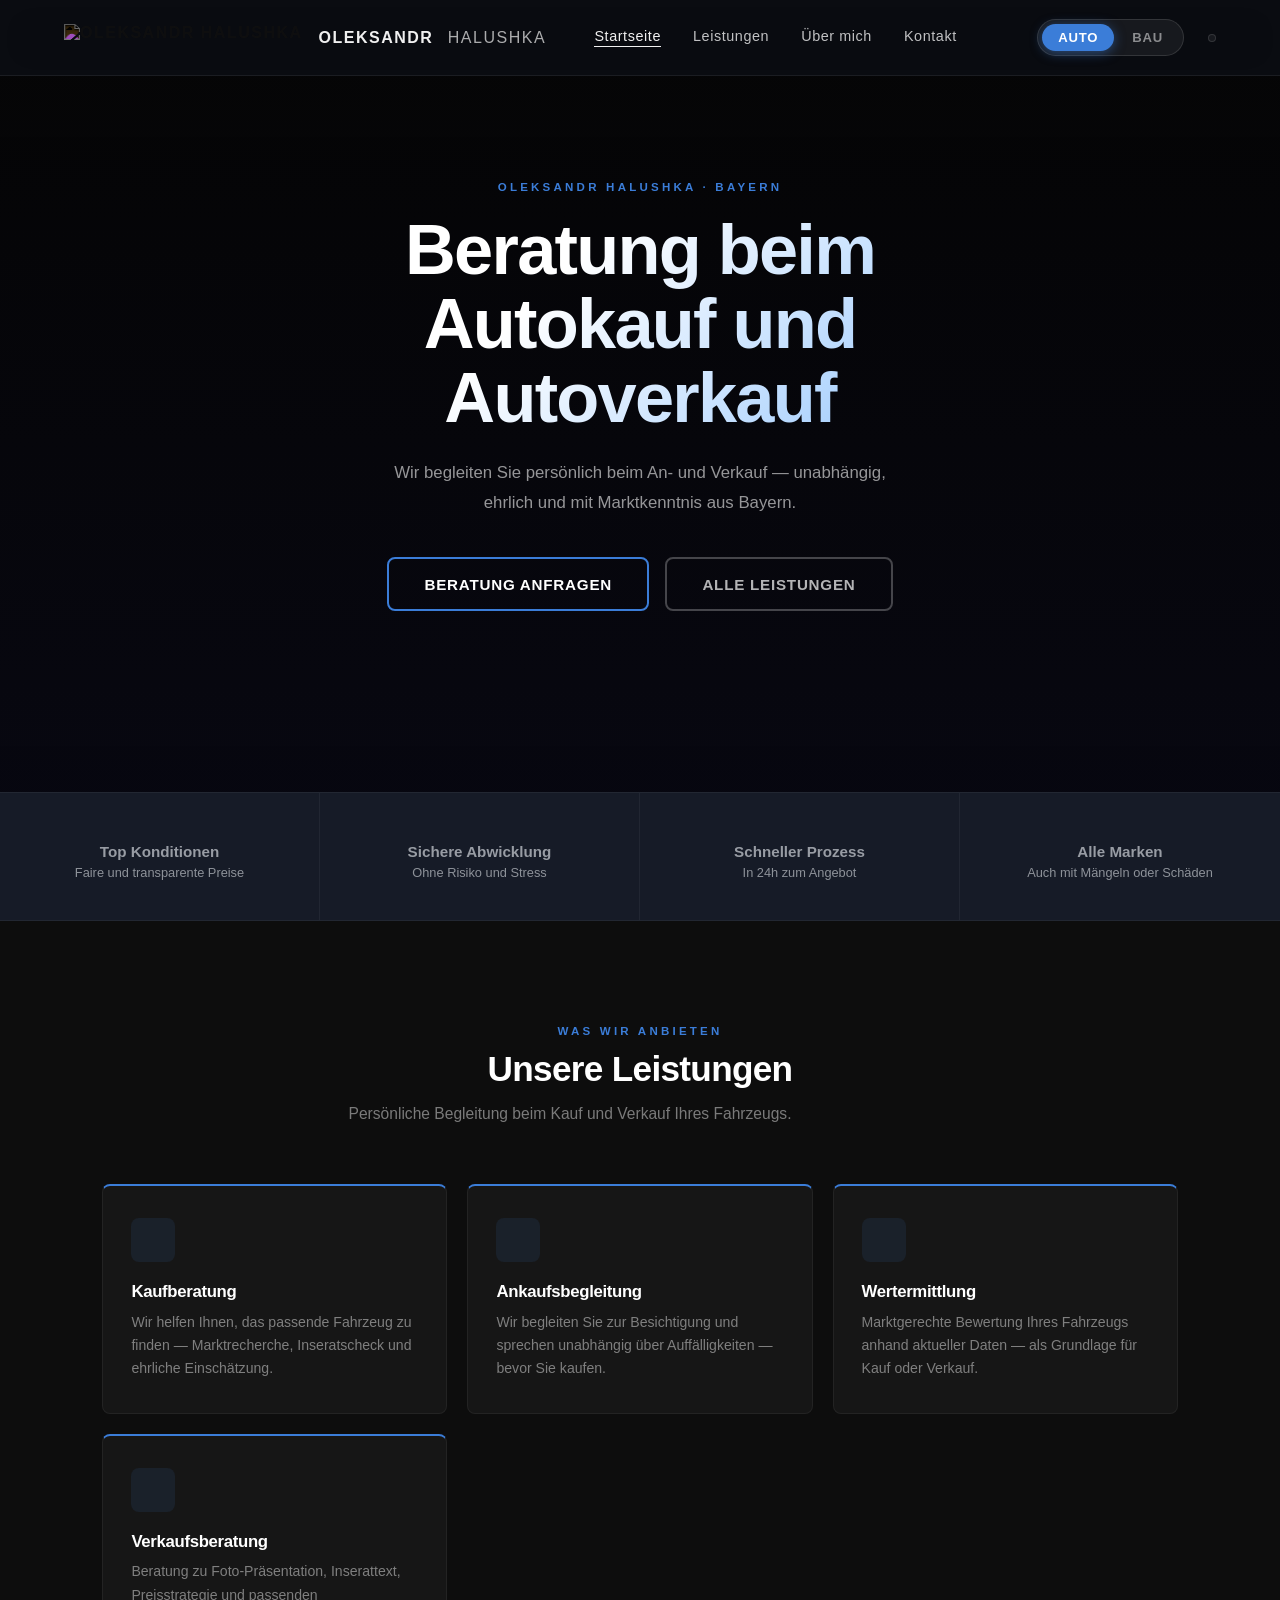
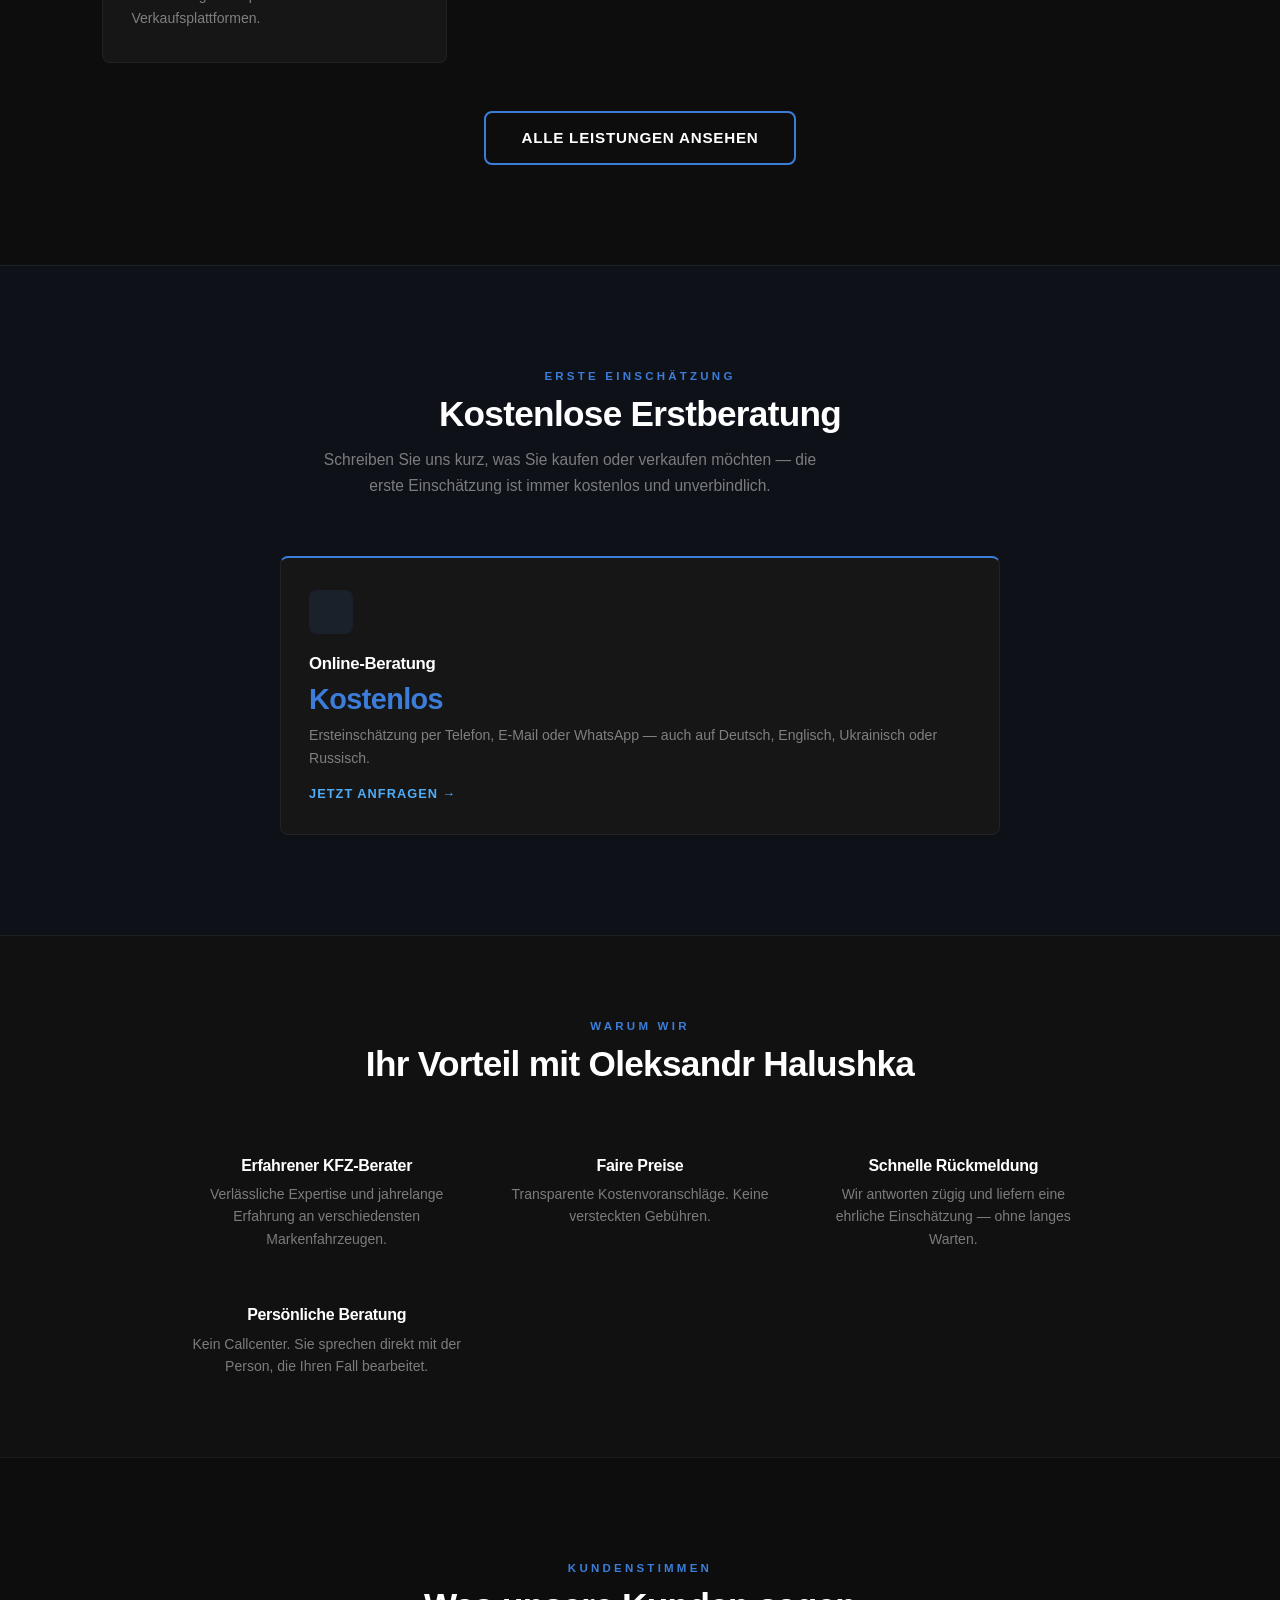
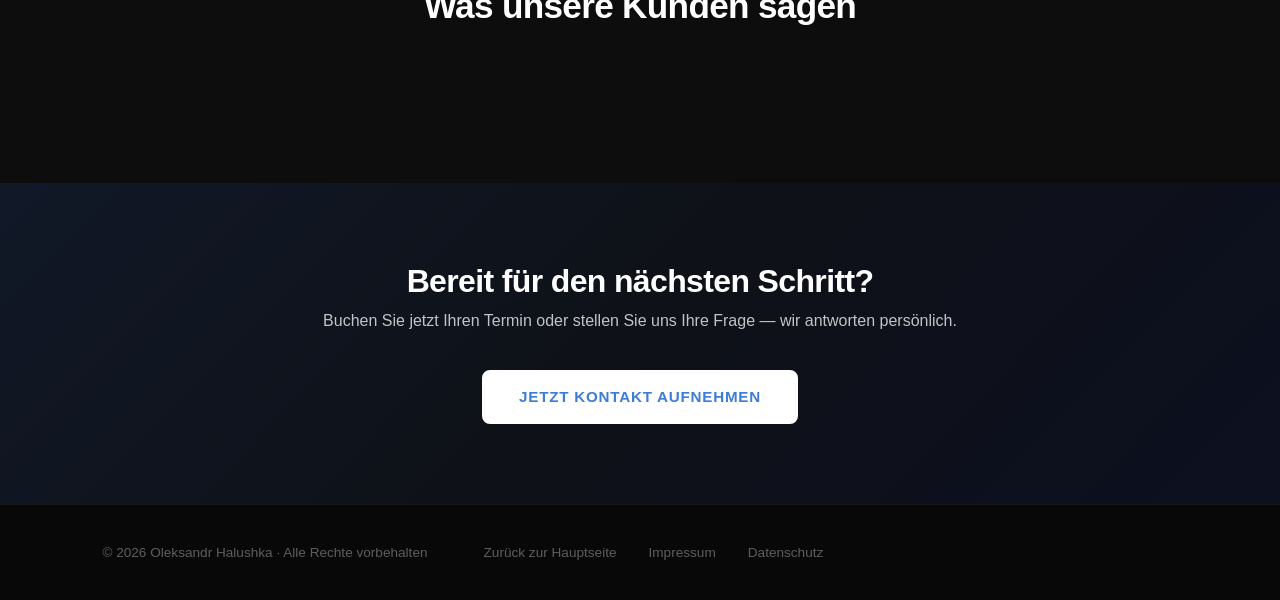
==== auto/index.html @ 509f6322 "fix: resolve mobile UX issues (lang switcher, grid overflow, button wrap, counter redesign)" ====
<!DOCTYPE html>
<html lang="de">

<head>
    <meta charset="UTF-8">
    <script>
        (function() {
            const stored = localStorage.getItem('ag-lang');
            if (stored) {
                document.documentElement.setAttribute('lang', stored);
            }
        })();
    </script>
    <meta name="viewport" content="width=device-width, initial-scale=1.0">
    <title>Beratung beim Autokauf und Autoverkauf | Oleksandr Halushka</title>
    <link rel="preload" as="image" href="../assets/auto-hero.webp">
    <meta name="description"
        content="Oleksandr Halushka in Bayern — kompetente Begleitung beim An- und Verkauf Ihres Fahrzeugs. Marktbewertung, Besichtigungsbegleitung und ehrliche Beratung.">
    <meta name="theme-color" content="#0e1117">
    <link rel="canonical" href="https://oleksandrhalushka.de/auto/">
    <!-- Open Graph -->
    <meta property="og:title" content="Fahrzeugberatung Bayern | Oleksandr Halushka">
    <meta property="og:description" content="Kompetente Begleitung beim Autokauf und Autoverkauf in Bayern. Ehrlich, persönlich, marktkundig.">
    <meta property="og:type" content="website">
    <meta property="og:url" content="https://oleksandrhalushka.de/auto/">
    <meta property="og:locale" content="de_DE">

    <link rel="stylesheet" href="../assets/lib/all.min.css"
        crossorigin="anonymous">
    <link rel="stylesheet" href="https://unpkg.com/aos@2.3.4/dist/aos.css">
    <link rel="stylesheet" href="../styles/global.css">
    <link rel="stylesheet" href="../styles/auto.css">
    <link rel="icon" href="../assets/Photopea Logo Black.webp" type="image/png">

    <style>
        body {
            background: #0d0d0d;
            color: #f0f0f0;
        }

        /* HERO */
        .hero {
            position: relative;
            height: 88vh;
            min-height: 560px;
            display: flex;
            align-items: center;
            justify-content: center;
            text-align: center;
            overflow: hidden;
        }

        .hero-bg {
            position: absolute;
            inset: 0;
            background-image: linear-gradient(rgba(0, 0, 0, 0.6), rgba(5, 5, 18, 0.7)),
                url('../assets/auto_hero.webp');
            background-size: cover;
            background-position: center;
            transform: scale(1.06);
            transition: transform 8s ease;
        }

        .hero.loaded .hero-bg {
            transform: scale(1);
        }

        .hero-content {
            position: relative;
            z-index: 10;
            max-width: 700px;
            padding: 0 24px;
        }

        .eyebrow {
            font-size: 0.72rem;
            font-weight: 600;
            letter-spacing: 0.28em;
            text-transform: uppercase;
            color: #3b7dd8;
            margin-bottom: 1.25rem;
            display: block;
        }

        .hero-content h1 {
            font-size: clamp(2.6rem, 5.5vw, 4.8rem);
            font-weight: 800;
            letter-spacing: -0.025em;
            line-height: 1.05;
            margin-bottom: 1.5rem;
            background: linear-gradient(135deg, #fff 35%, #93c5fd 100%);
            -webkit-background-clip: text;
            background-clip: text;
            -webkit-text-fill-color: transparent;
        }

        .hero-content p {
            font-size: 1.05rem;
            color: rgba(255, 255, 255, 0.58);
            line-height: 1.75;
            margin-bottom: 2.5rem;
            max-width: 520px;
            margin-left: auto;
            margin-right: auto;
        }

        .hero-ctas {
            display: flex;
            gap: 1rem;
            justify-content: center;
            flex-wrap: wrap;
        }

        /* COUNTER */
        .counter-band {
            display: flex;
            justify-content: center;
            gap: 0;
            background: #111;
            border-top: 1px solid rgba(255, 255, 255, 0.06);
            border-bottom: 1px solid rgba(255, 255, 255, 0.06);
            flex-wrap: wrap;
        }

        .counter-item {
            box-sizing: border-box;
            flex: 1;
            min-width: 140px;
            text-align: center;
            padding: 40px 24px;
            border-right: 1px solid rgba(255, 255, 255, 0.06);
        }

        .counter-item:last-child {
            border-right: none;
        }

        .counter-item .count {
            font-size: 2.6rem;
            font-weight: 800;
            color: #fff;
            display: block;
            line-height: 1;
        }

        .counter-item .label {
            font-size: 0.78rem;
            letter-spacing: 0.12em;
            text-transform: uppercase;
            color: rgba(255, 255, 255, 0.38);
            margin-top: 0.5rem;
            display: block;
        }

        /* SERVICES TEASER */
        .services-teaser {
            padding: 100px 8%;
            background: #0d0d0d;
        }

        .section-head {
            margin-bottom: 3.5rem;
        }

        .section-head .eyebrow {
            display: inline-block;
            margin-bottom: 0.75rem;
        }

        .section-head h2 {
            font-size: 2.2rem;
            font-weight: 700;
            letter-spacing: -0.02em;
            color: #fff;
            margin-bottom: 0.75rem;
        }

        .section-head p {
            font-size: 0.975rem;
            color: rgba(255, 255, 255, 0.45);
            max-width: 500px;
            line-height: 1.7;
        }

        .services-grid {
            display: grid;
            grid-template-columns: repeat(auto-fit, minmax(260px, 1fr));
            gap: 1.25rem;
            max-width: 1200px;
            margin: 0 auto 3rem;
        }

        .service-card {
            background: #161616;
            border: 1px solid rgba(255, 255, 255, 0.06);
            border-top: 2px solid #3b7dd8;
            padding: 2rem 1.75rem;
            border-radius: 8px;
            transition: transform 0.3s ease, box-shadow 0.3s ease;
        }

        .service-card:hover {
            transform: translateY(-6px);
            box-shadow: 0 16px 40px rgba(0, 0, 0, 0.45), 0 0 0 1px rgba(59, 125, 216, 0.2);
        }

        .service-card .icon {
            width: 44px;
            height: 44px;
            border-radius: 8px;
            background: rgba(59, 125, 216, 0.1);
            display: flex;
            align-items: center;
            justify-content: center;
            margin-bottom: 1.25rem;
            color: #3b7dd8;
            font-size: 1.1rem;
        }

        .service-card h3 {
            font-size: 1.05rem;
            font-weight: 700;
            color: #fff;
            margin-bottom: 0.6rem;
        }

        .service-card p {
            font-size: 0.88rem;
            color: rgba(255, 255, 255, 0.45);
            line-height: 1.65;
        }

        .all-services-cta {
            text-align: center;
        }

        /* WHY US */
        .why-section {
            padding: 80px 8%;
            background: #111;
            border-top: 1px solid rgba(255, 255, 255, 0.06);
        }

        .why-grid {
            display: grid;
            grid-template-columns: repeat(auto-fit, minmax(200px, 1fr));
            gap: 2.5rem;
            max-width: 900px;
            margin: 3rem auto 0;
        }

        .why-item {
            text-align: center;
        }

        .why-item i {
            font-size: 1.8rem;
            color: #3b7dd8;
            margin-bottom: 1rem;
            display: block;
        }

        .why-item h4 {
            font-size: 1rem;
            font-weight: 700;
            color: #fff;
            margin-bottom: 0.5rem;
        }

        .why-item p {
            font-size: 0.875rem;
            color: rgba(255, 255, 255, 0.45);
            line-height: 1.6;
        }

        /* TESTIMONIALS */
        .testimonials-section {
            padding: 100px 8%;
            background: #0d0d0d;
            border-top: 1px solid rgba(255, 255, 255, 0.06);
        }

        .testimonials-grid {
            display: grid;
            grid-template-columns: repeat(auto-fit, minmax(250px, 1fr));
            gap: 1.5rem;
            max-width: 1000px;
            margin: 3rem auto 0;
        }

        .testimonial-card {
            background: #161616;
            border: 1px solid rgba(255, 255, 255, 0.06);
            border-radius: 10px;
            padding: 2rem;
        }

        .stars {
            color: #f59e0b;
            font-size: 1rem;
            margin-bottom: 1rem;
        }

        .testimonial-card blockquote {
            font-size: 0.925rem;
            color: rgba(255, 255, 255, 0.6);
            line-height: 1.7;
            margin-bottom: 1.25rem;
            font-style: italic;
        }

        .testimonial-card .author {
            font-size: 0.85rem;
            color: rgba(255, 255, 255, 0.35);
            font-weight: 600;
        }

        /* CTA BAND */
        .cta-band {
            padding: 80px 8%;
            background: linear-gradient(135deg, #111827 0%, #0e1117 50%, #0c1020 100%);
            text-align: center;
        }

        .cta-band h2 {
            font-size: 2rem;
            font-weight: 800;
            color: #fff;
            margin-bottom: 0.75rem;
        }

        .cta-band p {
            color: rgba(255, 255, 255, 0.75);
            margin-bottom: 2.5rem;
        }

        .cta-band .btn {
            background: #fff;
            color: var(--color-auto-primary, #3b7dd8);
            border-color: #fff;
            font-weight: 700;
        }

        .cta-band .btn:hover {
            background: #f1f1f1;
        }

        /* FOOTER */
        .site-footer {
            background: #080808;
            border-top: 1px solid rgba(255, 255, 255, 0.06);
            color: rgba(255, 255, 255, 0.35);
        }

        .site-footer .footer-links a {
            color: rgba(255, 255, 255, 0.35);
        }

        .site-footer .footer-links a:hover {
            color: #fff;
        }

        @media (max-width: 768px) {
            .hero-ctas {
                flex-direction: column;
                align-items: center;
            }

            .services-teaser,
            .why-section,
            .testimonials-section {
                padding: 60px 24px;
            }
        }
    </style>
</head>

<body>

    <!-- Header -->
    <header class="global-header" id="mainHeader">
        <div class="logo">
            <a href="../index.html"><img src="../assets/Photopea Logo Black.webp" alt="Oleksandr Halushka"
                    class="logo-icon">OLEKSANDR<span>HALUSHKA</span></a>
        </div>
        <nav class="header-nav" id="headerNav">
            <a href="index.html" class="active" data-i18n="nav-start">Startseite</a>
            <a href="leistungen.html" data-i18n="nav-services">Leistungen</a>
            <a href="uber-uns.html" data-i18n="nav-about">Über mich</a>
            <a href="kontakt.html" data-i18n="nav-contact">Kontakt</a>
        </nav>
        <div class="header-controls">
            <div class="theme-switcher" id="themeSwitcher">
                <button class="switch-btn active">Auto</button>
                <button class="switch-btn" onclick="location.href='../bau/index.html'">Bau</button>
            </div>
            <div id="langSwitcher"></div>
            <button class="burger-menu" id="burgerToggle">
                <span></span>
                <span></span>
                <span></span>
            </button>
        </div>
    </header>

    <!-- Hero -->
    <section class="hero" id="hero">
        <div class="hero-bg"></div>
        <div class="hero-content">
            <span class="eyebrow" data-i18n="auto-hero-eyebrow">Oleksandr Halushka · Bayern</span>
            <h1 data-i18n="auto-hero-title">Beratung beim Autokauf und Autoverkauf</h1>
            <p data-i18n="auto-hero-desc">Wir begleiten Sie persönlich beim An- und Verkauf — unabhängig, ehrlich
                und mit Marktkenntnis aus Bayern.</p>
            <div class="hero-ctas">
                <a href="kontakt.html" class="btn btn-primary-auto" data-i18n="auto-hero-cta-primary">Beratung
                    anfragen</a>
                <a href="leistungen.html" class="btn btn-secondary-auto" data-i18n="auto-hero-cta-secondary">Alle
                    Leistungen</a>
            </div>
        </div>
    </section>

    
    <!-- Counter Band -->
    <div class="counter-band" style="background: #161b27; border-top: 1px solid rgba(255,255,255,0.05); border-bottom: 1px solid rgba(255,255,255,0.05); display: grid; grid-template-columns: repeat(auto-fit, minmax(200px, 1fr)); gap: 0;">
        <div class="counter-item" data-aos="fade-up" data-aos-delay="0" style="text-align: center; padding: 40px 24px; border-right: 1px solid rgba(255,255,255,0.05);">
            <span class="count" style="font-size: 2.2rem; color: #3b7dd8; display: block; margin-bottom: 10px;"><i class="fas fa-euro-sign"></i></span>
            <span class="label" style="font-size: 0.95rem; font-weight: 700; color: #f0f4f8; text-transform: none; display: block; letter-spacing: 0;">Top Konditionen</span>
            <p style="font-size: 0.8rem; color: rgba(240,244,248,0.55); margin-top: 5px;">Faire und transparente Preise</p>
        </div>
        <div class="counter-item" data-aos="fade-up" data-aos-delay="80" style="text-align: center; padding: 40px 24px; border-right: 1px solid rgba(255,255,255,0.05);">
            <span class="count" style="font-size: 2.2rem; color: #3b7dd8; display: block; margin-bottom: 10px;"><i class="fas fa-file-signature"></i></span>
            <span class="label" style="font-size: 0.95rem; font-weight: 700; color: #f0f4f8; text-transform: none; display: block; letter-spacing: 0;">Sichere Abwicklung</span>
            <p style="font-size: 0.8rem; color: rgba(240,244,248,0.55); margin-top: 5px;">Ohne Risiko und Stress</p>
        </div>
        <div class="counter-item" data-aos="fade-up" data-aos-delay="160" style="text-align: center; padding: 40px 24px; border-right: 1px solid rgba(255,255,255,0.05);">
            <span class="count" style="font-size: 2.2rem; color: #3b7dd8; display: block; margin-bottom: 10px;"><i class="fas fa-bolt"></i></span>
            <span class="label" style="font-size: 0.95rem; font-weight: 700; color: #f0f4f8; text-transform: none; display: block; letter-spacing: 0;">Schneller Prozess</span>
            <p style="font-size: 0.8rem; color: rgba(240,244,248,0.55); margin-top: 5px;">In 24h zum Angebot</p>
        </div>
        <div class="counter-item" data-aos="fade-up" data-aos-delay="240" style="text-align: center; padding: 40px 24px;">
            <span class="count" style="font-size: 2.2rem; color: #3b7dd8; display: block; margin-bottom: 10px;"><i class="fas fa-car"></i></span>
            <span class="label" style="font-size: 0.95rem; font-weight: 700; color: #f0f4f8; text-transform: none; display: block; letter-spacing: 0;">Alle Marken</span>
            <p style="font-size: 0.8rem; color: rgba(240,244,248,0.55); margin-top: 5px;">Auch mit Mängeln oder Schäden</p>
        </div>
    </div>

    <!-- Services Teaser -->
    <section class="services-teaser">
        <div class="section-head" data-aos="fade-up">
            <span class="eyebrow" data-i18n="auto-services-eyebrow">Was wir anbieten</span>
            <h2 data-i18n="auto-services-title">Unsere Leistungen</h2>
            <p data-i18n="auto-services-desc">Persönliche Begleitung beim Kauf und Verkauf Ihres Fahrzeugs.</p>
        </div>
        <div class="services-grid">
            <div class="service-card" data-aos="fade-up" data-aos-delay="0">
                <div class="icon"><i class="fas fa-search"></i></div>
                <h3 data-i18n="auto-svc1-title">Kaufberatung</h3>
                <p data-i18n="auto-svc1-desc">Wir helfen Ihnen, das passende Fahrzeug zu finden — Marktrecherche, Inseratscheck und ehrliche Einschätzung.</p>
            </div>
            <div class="service-card" data-aos="fade-up" data-aos-delay="80">
                <div class="icon"><i class="fas fa-user-friends"></i></div>
                <h3 data-i18n="auto-svc2-title">Ankaufsbegleitung</h3>
                <p data-i18n="auto-svc2-desc">Wir begleiten Sie zur Besichtigung und sprechen unabhängig über Auffälligkeiten — bevor Sie kaufen.</p>
            </div>
            <div class="service-card" data-aos="fade-up" data-aos-delay="160">
                <div class="icon"><i class="fas fa-euro-sign"></i></div>
                <h3 data-i18n="auto-svc3-title">Wertermittlung</h3>
                <p data-i18n="auto-svc3-desc">Marktgerechte Bewertung Ihres Fahrzeugs anhand aktueller Daten — als Grundlage für Kauf oder Verkauf.</p>
            </div>
            <div class="service-card" data-aos="fade-up" data-aos-delay="240">
                <div class="icon"><i class="fas fa-bullhorn"></i></div>
                <h3 data-i18n="auto-svc4-title">Verkaufsberatung</h3>
                <p data-i18n="auto-svc4-desc">Beratung zu Foto-Präsentation, Inserattext, Preisstrategie und passenden Verkaufsplattformen.</p>
            </div>
        </div>
        <div class="all-services-cta" data-aos="fade-up">
            <a href="leistungen.html" class="btn btn-primary-auto" data-i18n="auto-svc-all-cta">Alle Leistungen ansehen</a>
        </div>
    </section>

    <!-- Free Consultation Highlight -->
    <section class="packages-section"
        style="padding: 100px 8%; background: var(--color-auto-bg); border-top: 1px solid var(--color-auto-surface-border);">
        <div class="section-head" style="text-align:center;" data-aos="fade-up">
            <span class="eyebrow" data-i18n="auto-pricing-eyebrow">Erste Einschätzung</span>
            <h2 data-i18n="auto-pricing-title">Kostenlose Erstberatung</h2>
            <p data-i18n="auto-pricing-desc">Schreiben Sie uns kurz, was Sie kaufen oder verkaufen möchten — die erste Einschätzung ist immer
                kostenlos und unverbindlich.</p>
        </div>
        <div class="services-grid" style="max-width: 720px; margin: 0 auto;">
            <a href="kontakt.html" style="text-decoration:none; color: inherit; display:block;">
                <div class="service-card" data-aos="fade-up" style="cursor:pointer;">
                    <div class="icon"><i class="fas fa-headset"></i></div>
                    <h3 data-i18n="auto-pricing-card-title">Online-Beratung</h3>
                    <h4 style="font-size: 1.8rem; font-weight: 800; color: #3b7dd8; margin: 0.5rem 0;" data-i18n="auto-pricing-card-price">Kostenlos</h4>
                    <p data-i18n="auto-pricing-card-desc">Ersteinschätzung per Telefon, E-Mail oder WhatsApp — auch auf Deutsch, Englisch,
                        Ukrainisch oder Russisch.</p>
                    <span
                        style="display:inline-block; margin-top:1rem; font-size:0.8rem; font-weight:600; color:var(--color-auto-accent); letter-spacing:0.08em; text-transform:uppercase;"
                        data-i18n="auto-pricing-card-cta">Jetzt anfragen →</span>
                </div>
            </a>
        </div>
    </section>

    <!-- Why Oleksandr Halushka -->
    <section class="why-section">
        <div class="section-head" style="text-align:center;" data-aos="fade-up">
            <span class="eyebrow" data-i18n="auto-why-eyebrow">Warum wir</span>
            <h2 data-i18n="auto-why-title">Ihr Vorteil mit Oleksandr Halushka</h2>
        </div>
        <div class="why-grid">
            <div class="why-item" data-aos="fade-up" data-aos-delay="0">
                <i class="fas fa-shield-alt"></i>
                <h4 data-i18n="auto-why1-title">Erfahrener KFZ-Berater</h4>
                <p data-i18n="auto-why1-desc">Verlässliche Expertise und jahrelange Erfahrung an verschiedensten Markenfahrzeugen.</p>
            </div>
            <div class="why-item" data-aos="fade-up" data-aos-delay="80">
                <i class="fas fa-euro-sign"></i>
                <h4 data-i18n="auto-why2-title">Faire Preise</h4>
                <p data-i18n="auto-why2-desc">Transparente Kostenvoranschläge. Keine versteckten Gebühren.</p>
            </div>
            <div class="why-item" data-aos="fade-up" data-aos-delay="160">
                <i class="fas fa-clock"></i>
                <h4 data-i18n="auto-why3-title">Schnelle Rückmeldung</h4>
                <p data-i18n="auto-why3-desc">Wir antworten zügig und liefern eine ehrliche Einschätzung — ohne langes Warten.</p>
            </div>
            <div class="why-item" data-aos="fade-up" data-aos-delay="240">
                <i class="fas fa-comments"></i>
                <h4 data-i18n="auto-why4-title">Persönliche Beratung</h4>
                <p data-i18n="auto-why4-desc">Kein Callcenter. Sie sprechen direkt mit der Person, die Ihren Fall bearbeitet.</p>
            </div>
        </div>
    </section>

    <!-- Testimonials -->
    <section class="testimonials-section">
        <div class="section-head" style="text-align:center;" data-aos="fade-up">
            <span class="eyebrow" data-i18n="auto-testi-eyebrow">Kundenstimmen</span>
            <h2 data-i18n="auto-testi-title">Was unsere Kunden sagen</h2>
        </div>
        <div class="testimonials-grid" id="testimonial-slider-auto" data-aos="fade-up">
            <!-- Populated by JS -->
        </div>
    </section>

    <!-- CTA Band -->
    <section class="cta-band" data-aos="fade-in">
        <h2 data-i18n="auto-cta-title">Bereit für den nächsten Schritt?</h2>
        <p data-i18n="auto-cta-desc">Buchen Sie jetzt Ihren Termin oder stellen Sie uns Ihre Frage — wir antworten persönlich.</p>
        <a href="kontakt.html" class="btn" data-i18n="auto-cta-btn">Jetzt Kontakt aufnehmen</a>
    </section>

    <!-- Footer -->
    <footer class="site-footer section" style="padding: 40px 8%;">
        <div style="display:flex; justify-content:space-between; align-items:center; flex-wrap: wrap; gap: 1.5rem;">
            <p style="margin:0;">&copy; 2026 Oleksandr Halushka &middot; <span data-i18n="footer-copy">Alle Rechte
                    vorbehalten</span></p>
            <div style="display: flex; align-items: center; gap: 2rem; flex-wrap: wrap;">
                <div class="social-links" style="display:flex; gap: 1rem; align-items: center;">
                    <a href="https://www.instagram.com/oleksandrhalushka.auto/" target="_blank" rel="noopener"
                        aria-label="Instagram"
                        style="color: rgba(255,255,255,0.4); font-size: 1.3rem; transition: color 0.2s;"
                        onmouseover="this.style.color='#E1306C'" onmouseout="this.style.color='rgba(255,255,255,0.4)'">
                        <i class="fab fa-instagram"></i>
                    </a>
                </div>
                <div class="footer-links">
                    <a href="../index.html">Zurück zur Hauptseite</a>
                    <a href="../legal/impressum.html" data-i18n="footer-impressum">Impressum</a>
                    <a href="../legal/datenschutz.html" data-i18n="footer-datenschutz">Datenschutz</a>
                </div>
            </div>
        </div>
    </footer>

    <script src="https://unpkg.com/aos@2.3.4/dist/aos.js"></script>
    <script src="../js/i18n.js"></script>
    <script src="../js/components/smart-header.js"></script>
    <script src="../js/components/testimonial-slider.js"></script>
    <script src="../js/components/modal.js"></script>
    <script>
        AOS.init({ duration: 700, easing: 'ease-out-quart', once: true, offset: 60, delay: 0 });
        setTimeout(() => document.getElementById('hero')?.classList.add('loaded'), 80);
    </script>

    <script>
    // Smooth page-exit transition
    (function() {
        document.addEventListener('click', function(e) {
            var a = e.target.closest('a[href]');
            if (!a) return;
            var href = a.getAttribute('href');
            if (!href || href.startsWith('#') || href.startsWith('javascript') ||
                href.startsWith('http') || href.startsWith('mailto') ||
                href.startsWith('tel') || a.target === '_blank') return;
            e.preventDefault();
            document.body.style.transition = 'opacity 0.12s ease';
            document.body.style.opacity = '0';
            setTimeout(function() { location.href = href; }, 120);
        });
    })();
    </script>
</body>

</html>
---- styles/global.css ----
/* ==========================================================================
   Global Design System — AlexGroup
   Unified tokens, resets, header, and shared components
   ========================================================================== */

@import url('../assets/fonts/fonts.css');

:root {
  /* Typography — V4 */
  --font-heading: 'Space Grotesk', -apple-system, BlinkMacSystemFont, 'Segoe UI', sans-serif;
  --font-family-base: 'DM Sans', -apple-system, BlinkMacSystemFont, 'Segoe UI', sans-serif;
  --font-size-base: 16px;

  /* ---- V4 Auto Theme: Midnight Steel + Ice Blue Metallic ---- */
  --color-auto-bg: #0e1117;
  /* Midnight Steel — less harsh than coal black */
  --color-auto-surface: #161b27;
  /* Elevated card surface */
  --color-auto-surface-border: rgba(255, 255, 255, 0.07);
  --color-auto-primary: #3b7dd8;
  /* Steel Blue — premium, not too vivid */
  --color-auto-primary-hover: #2d68bf;
  --color-auto-primary-glow: rgba(59, 125, 216, 0.22);
  --color-auto-accent: #4facf7;
  /* Ice Blue metallic — eyebrows, highlights (replaces red) */
  --color-auto-secondary: #7bb8f5;
  /* Light steel secondary */
  --color-auto-text: #f0f4f8;
  /* Slightly warm off-white */
  --color-auto-text-muted: rgba(240, 244, 248, 0.55);

  /* ---- V4 Bau Theme: Amber & Soft Gray (unchanged) ---- */
  --color-bau-bg: #f8fafc;
  --color-bau-surface: #ffffff;
  --color-bau-surface-border: #e2e8f0;
  --color-bau-primary: #d97706;
  --color-bau-primary-hover: #b45309;
  --color-bau-secondary: #f59e0b;
  --color-bau-text: #0f172a;
  --color-bau-text-muted: #64748b;

  /* ---- Unified Button System ---- */
  --btn-radius: 8px;
  --btn-padding: 0.9rem 2.2rem;
  --btn-font-size: 0.95rem;
  --btn-font-weight: 600;
  --btn-letter-spacing: 0.05em;
  --btn-transition: all 0.3s cubic-bezier(0.25, 1, 0.5, 1);

  /* Shared Colors for Global Overlays */
  --color-glass-bg: rgba(14, 17, 23, 0.7);
  --color-glass-border: rgba(255, 255, 255, 0.07);
  --color-glass-text: #f0f4f8;

  /* Transitions */
  --transition-smooth: all 0.5s cubic-bezier(0.25, 1, 0.5, 1);
  --transition-fast: all 0.22s ease;

  /* Z-Index */
  --z-header: 1000;
  --z-overlay: 500;

  /* Spacing */
  --section-padding: 100px 8%;
  --section-padding-mobile: 60px 24px;
}

/* ==========================================================================
   Reset & Base
   ========================================================================== */
*,
*::before,
*::after {
  box-sizing: border-box;
  margin: 0;
  padding: 0;
}

html {
  font-size: var(--font-size-base);
  scroll-behavior: smooth;
}

body {
  font-family: var(--font-family-base);
  -webkit-font-smoothing: antialiased;
  -moz-osx-font-smoothing: grayscale;
  overflow-x: hidden;
}

h1,
h2,
h3,
h4,
h5,
h6 {
  font-family: var(--font-heading);
  line-height: 1.15;
  letter-spacing: -0.02em;
}

a {
  text-decoration: none;
  color: inherit;
  transition: var(--transition-fast);
}

ul {
  list-style: none;
}

img {
  max-width: 100%;
  display: block;
}

/* ==========================================================================
   Glassmorphism Header
   ========================================================================== */
.global-header {
  position: fixed;
  top: 0;
  left: 0;
  width: 100%;
  height: 76px;
  display: flex;
  justify-content: space-between;
  align-items: center;
  padding: 0 5%;
  z-index: var(--z-header);
  background: var(--color-glass-bg);
  backdrop-filter: blur(18px);
  -webkit-backdrop-filter: blur(18px);
  border-bottom: 1px solid var(--color-glass-border);
  /* Start hidden — JS adds .header-loaded to animate in */
  transform: translateY(-24px);
  opacity: 0;
  transition: transform 0.7s cubic-bezier(0.16, 1, 0.3, 1), opacity 0.7s ease, background 0.4s ease, box-shadow 0.4s ease;
}

.global-header.header-loaded {
  transform: translateY(0);
  opacity: 1;
}

.global-header.header-hidden {
  transform: translateY(-100%) !important;
  opacity: 0 !important;
  pointer-events: none !important;
  box-shadow: none !important;
}

.global-header.scrolled {
  background: rgba(10, 12, 18, 0.95);
  box-shadow: 0 1px 0 rgba(255, 255, 255, 0.05);
}

.global-header .logo {
  font-family: var(--font-heading);
  font-size: 1rem;
  font-weight: 700;
  letter-spacing: 1.5px;
  color: var(--color-white);
  text-transform: uppercase;
  /* white-space: nowrap; removed to allow wrapping on mobile */
}

.global-header .logo a {
  display: inline-flex;
  align-items: center;
  gap: 8px;
}

.global-header .logo span {
  font-weight: 400;
  opacity: 0.7;
  margin-left: 0.4em;
}

/* Burger Menu Toggle */
.burger-menu {
  display: none;
  /* Desktop hidden */
  flex-direction: column;
  justify-content: space-around;
  width: 24px;
  height: 18px;
  background: transparent;
  border: none;
  cursor: pointer;
  padding: 0;
  z-index: 1001;
  margin-left: 10px;
}

.burger-menu span {
  width: 100%;
  height: 2px;
  background: #fff;
  border-radius: 10px;
  transition: all 0.3s cubic-bezier(0.2, 0.8, 0.2, 1);
}

.burger-menu.active span:nth-child(1) {
  transform: translateY(6.5px) rotate(45deg);
}

.burger-menu.active span:nth-child(2) {
  opacity: 0;
}

.burger-menu.active span:nth-child(3) {
  transform: translateY(-6.5px) rotate(-45deg);
}

/* Logo icon (AG monogram) beside wordmark */
.logo-icon {
  height: 28px;
  width: auto;
  display: inline-block;
  vertical-align: middle;
  margin-right: 8px;
  filter: invert(1);
  /* white icon on dark Auto header */
  opacity: 0.95;
  transition: opacity 0.2s;
}

/* Bau theme: dark icon on light header */
.logo-icon-bau {
  filter: invert(0);
}

/* Header Controls (Switcher & Lang) */
.header-controls {
  display: flex;
  align-items: center;
  gap: 1.5rem;
}

/* Sub Navigation Links (on internal pages) */
.header-nav {
  display: flex;
  gap: 2rem;
  margin: 0 2rem;
}

.header-nav a {
  color: rgba(255, 255, 255, 0.75);
  font-size: 0.9rem;
  font-weight: 500;
  letter-spacing: 0.04em;
  padding-bottom: 2px;
  border-bottom: 1px solid transparent;
}

.header-nav a:hover,
.header-nav a.active {
  color: var(--color-white);
  border-bottom-color: currentColor;
}

/* ==========================================================================
   Theme Switcher — V5: Proper button targets only, no whole-div click
   ========================================================================== */
.theme-switcher {
  display: flex;
  align-items: center;
  background: rgba(255, 255, 255, 0.06);
  border: 1px solid rgba(255, 255, 255, 0.12);
  border-radius: 30px;
  padding: 4px;
  position: relative;
  gap: 2px;
  cursor: default;
  user-select: none;
}

.theme-switcher .switch-btn {
  position: relative;
  z-index: 2;
  padding: 6px 16px;
  font-size: 0.82rem;
  font-weight: 600;
  letter-spacing: 0.06em;
  text-transform: uppercase;
  border-radius: 22px;
  border: none;
  cursor: pointer;
  transition: all 0.3s cubic-bezier(0.25, 1, 0.5, 1);
  background: transparent;
  color: rgba(255, 255, 255, 0.5);
  font-family: var(--font-heading, 'Space Grotesk', sans-serif);
}

.theme-switcher .switch-btn.active {
  background: #3b7dd8;
  color: #fff;
  box-shadow: 0 2px 12px rgba(59, 125, 216, 0.5);
}

/* Bau pill active override — amber pill */
.theme-switcher.is-bau .switch-btn.active {
  background: #f59e0b;
  color: #111;
  box-shadow: 0 2px 12px rgba(245, 158, 11, 0.45);
}


/* ==========================================================================
   Unified Button System
   ========================================================================== */

/* Base button — both themes override color variables */
.btn {
  white-space: normal;
  text-align: center;
  height: auto;
  line-height: 1.4;
  display: inline-flex;
  align-items: center;
  gap: 0.5rem;
  padding: var(--btn-padding);
  border-radius: var(--btn-radius);
  font-size: var(--btn-font-size);
  font-weight: var(--btn-font-weight);
  letter-spacing: var(--btn-letter-spacing);
  text-transform: uppercase;
  cursor: pointer;
  transition: var(--btn-transition);
  border: 2px solid transparent;
  /* white-space: nowrap; removed to allow wrapping on mobile */
}

/* Primary — filled */
.btn-primary-auto {
  background: transparent;
  color: #fff;
  border-color: #3b7dd8;
}

.btn-primary-auto:hover {
  background: #3b7dd8;
  box-shadow: 0 0 20px rgba(59, 125, 216, 0.4);
}

.btn-primary-bau {
  background: #f59e0b;
  color: #fff;
  border-color: #f59e0b;
}

.btn-primary-bau:hover {
  background: #d97706;
  border-color: #d97706;
  box-shadow: 0 4px 20px rgba(245, 158, 11, 0.4);
  transform: translateY(-2px);
}

/* Secondary — outline */
.btn-secondary-auto {
  background: transparent;
  color: rgba(255, 255, 255, 0.7);
  border-color: rgba(255, 255, 255, 0.25);
}

.btn-secondary-auto:hover {
  color: #fff;
  border-color: #fff;
}

.btn-secondary-bau {
  background: transparent;
  color: #0f172a;
  border-color: #0f172a;
}

.btn-secondary-bau:hover {
  background: #0f172a;
  color: #fff;
}

/* ==========================================================================
   Shared Sections
   ========================================================================== */

.section {
  padding: var(--section-padding);
}

.section-title {
  font-size: 2.2rem;
  font-weight: 700;
  letter-spacing: -0.02em;
  margin-bottom: 1rem;
}

.section-subtitle {
  font-size: 1rem;
  opacity: 0.6;
  max-width: 540px;
  line-height: 1.7;
  margin-bottom: 3rem;
}

/* Counter Strip */
.counter-strip {
  display: flex;
  justify-content: center;
  gap: 5rem;
  flex-wrap: wrap;
  padding: 60px 5%;
  text-align: center;
}

.counter-item .count {
  font-size: 3rem;
  font-weight: 800;
  display: block;
}

.counter-item .label {
  font-size: 0.9rem;
  letter-spacing: 0.08em;
  text-transform: uppercase;
  opacity: 0.6;
  margin-top: 0.25rem;
  display: block;
}

/* Services Grid */
.services-grid {
  display: grid;
  grid-template-columns: repeat(auto-fit, minmax(280px, 1fr));
  gap: 1.5rem;
  max-width: 1200px;
  margin: 0 auto;
}

/* Two-column layout */
.two-col {
  display: grid;
  grid-template-columns: 1fr 1fr;
  gap: 5rem;
  align-items: center;
  max-width: 1200px;
  margin: 0 auto;
}

/* Footer */
.site-footer {
  padding: 40px 5%;
  display: flex;
  justify-content: space-between;
  align-items: center;
  flex-wrap: wrap;
  gap: 1rem;
  font-size: 0.85rem;
}

.footer-links {
  display: flex;
  gap: 2rem;
}

/* ==========================================================================
   Language Switcher
   ========================================================================== */
#langSwitcher {
  display: flex;
  gap: 2px;
  background: rgba(255, 255, 255, 0.06);
  border: 1px solid rgba(255, 255, 255, 0.12);
  border-radius: 6px;
  padding: 3px;
}

.lang-btn {
  background: transparent;
  border: none;
  color: rgba(255, 255, 255, 0.5);
  font-family: var(--font-family-base);
  font-size: 0.78rem;
  font-weight: 600;
  letter-spacing: 0.06em;
  padding: 5px 10px;
  border-radius: 4px;
  cursor: pointer;
  transition: var(--transition-fast);
}

.lang-btn:hover {
  color: #fff;
  background: rgba(255, 255, 255, 0.1);
}

.lang-btn.active {
  background: rgba(255, 255, 255, 0.18);
  color: #fff;
}

/* Auto-hide header modifier — used only on splash page */
.global-header.splash-header {
  opacity: 0;
  pointer-events: none;
  transform: translateY(-8px);
  transition: opacity 0.4s ease, transform 0.4s ease;
}

.global-header.splash-header.visible {
  opacity: 1;
  pointer-events: all;
  transform: translateY(0);
}



/* ==========================================================================
   Responsive — V6: Full Device Coverage (320px → 4K)
   Breakpoints:
     320–479px  : Small phones (iPhone SE, Galaxy S mini)
     480–767px  : Large phones (iPhone 14, Galaxy S23)
     768–1023px : Tablets (iPad, Surface)
     1024–1239px: Small laptops (MacBook Air 13", 1080p HD)
     1240–1439px: Laptops (MacBook Pro 14", 1440p)
     1440px+    : Wide screens, 4K monitors
   ========================================================================== */

/* ── Ultra Wide / 4K ─────────────────────────────────────── */
@media (min-width: 1440px) {
  :root {
    --section-padding: 130px 12%;
  }
}

/* ── Laptop / Desktop ────────────────────────────────────── */
@media (max-width: 1240px) {
  :root {
    --section-padding: 80px 6%;
  }

  .two-col {
    grid-template-columns: 1fr;
    gap: 3rem;
  }
}

/* ── Small Laptop / Large Tablet Landscape ───────────────── */
@media (max-width: 1024px) {
  :root {
    --section-padding: 72px 5%;
  }

  .counter-strip {
    gap: 2.5rem;
  }

  .two-col {
    grid-template-columns: 1fr;
    gap: 2.5rem;
  }

  .services-grid {
    grid-template-columns: repeat(2, 1fr) !important;
  }

  .why-grid {
    grid-template-columns: repeat(3, 1fr) !important;
  }
}

/* ── Tablet Portrait (768px) ─────────────────────────────── */
@media (max-width: 768px) {
  :root {
    --section-padding: 64px 5%;
    --section-padding-mobile: 50px 20px;
  }

  /* === HEADER: Switch to burger mode === */
  .global-header {
    height: 64px;
    padding: 0 20px;
  }

  /* Mobile fullscreen navigation overlay */
  .header-nav {
    position: fixed;
    inset: 0;
    width: 100%;
    height: 100%;
    background: rgba(8, 10, 18, 0.97);
    backdrop-filter: blur(28px);
    -webkit-backdrop-filter: blur(28px);
    display: flex;
    flex-direction: column;
    align-items: center;
    justify-content: center;
    gap: 2.5rem;
    z-index: 1000;
    transform: translateX(100%);
    opacity: 0;
    transition: transform 0.55s cubic-bezier(0.16, 1, 0.3, 1),
      opacity 0.55s ease;
    pointer-events: none;
  }

  .header-nav.active {
    transform: translateX(0);
    opacity: 1;
    pointer-events: auto;
  }

  .header-nav a {
    font-size: 2rem;
    font-weight: 700;
    color: #fff !important;
    text-decoration: none;
    letter-spacing: 0.02em;
    transition: opacity 0.2s ease, transform 0.2s ease;
    padding: 0.5rem 1rem;
    /* bigger tap target */
  }

  .header-nav a:hover,
  .header-nav a.active {
    opacity: 0.7;
  }

  .header-nav a:active {
    transform: scale(0.97);
  }

  /* Lang switcher inside mobile nav (V-05 fix) */
  .header-nav #langSwitcher-mobile {
    display: flex;
    gap: 4px;
    background: rgba(255, 255, 255, 0.08);
    border: 1px solid rgba(255, 255, 255, 0.15);
    border-radius: 8px;
    padding: 6px;
    margin-top: 1rem;
  }

  .header-nav .lang-btn {
    padding: 8px 16px;
    font-size: 0.9rem;
    border-radius: 6px;
    color: rgba(255, 255, 255, 0.6);
  }

  .header-nav .lang-btn.active {
    background: rgba(255, 255, 255, 0.2);
    color: #fff;
  }

  /* Show burger icon */
  .burger-menu {
    display: flex;
  }

  .burger-menu span {
    background: #fff;
  }

  .header-controls {
    gap: 0.75rem;
  }

  .theme-switcher .switch-btn {
    padding: 5px 12px;
    font-size: 0.75rem;
  }

  /* === LAYOUT === */
  .section {
    padding: var(--section-padding-mobile);
  }

  .section-title {
    font-size: 1.7rem;
  }

  .services-grid {
    grid-template-columns: repeat(2, 1fr) !important;
    gap: 1.25rem;
  }

  .why-grid {
    grid-template-columns: repeat(2, 1fr) !important;
    gap: 2rem;
  }

  /* Counter */
  .counter-strip {
    flex-wrap: wrap;
    gap: 1rem;
    padding: 30px 20px;
  }

  .counter-item .count {
    font-size: 2rem;
  }

  /* Footer */
  .site-footer {
    flex-direction: column;
    text-align: center;
    gap: 1.25rem;
  }

  .footer-links {
    justify-content: center;
    flex-wrap: wrap;
    gap: 1rem;
  }

  /* Forms */
  .form-row {
    flex-direction: column;
    gap: 0;
  }

  .contact-layout {
    grid-template-columns: 1fr !important;
  }
}

/* ── Mobile (481–767px) ──────────────────────────────────── */
@media (max-width: 480px) {
  :root {
    --section-padding: 56px 4%;
    --section-padding-mobile: 44px 16px;
    --btn-padding: 0.85rem 1.6rem;
    --btn-font-size: 0.9rem;
  }

  /* Header */
  .global-header {
    height: 56px;
    padding: 0 16px;
  }

  .global-header .logo {
    font-size: 1.05rem;
    letter-spacing: 1.5px;
  }

  .theme-switcher .switch-btn {
    padding: 4px 10px;
    font-size: 0.7rem;
  }

  #langSwitcher {
    display: none;
    /* hidden in header on small phones — available inside mobile menu */
  }

  /* Typography */
  h1 {
    font-size: clamp(1.85rem, 9vw, 2.8rem);
  }

  h2 {
    font-size: clamp(1.5rem, 7vw, 2.2rem);
  }

  h3 {
    font-size: 1.15rem;
  }

  .section-title {
    font-size: 1.5rem;
  }

  /* Hero */
  .hero {
    min-height: 100svh;
  }

  .hero-ctas {
    flex-direction: column;
    gap: 0.75rem;
    align-items: center;
  }

  .hero-ctas .btn {
  white-space: normal;
  text-align: center;
  height: auto;
  line-height: 1.4;
    width: 100%;
    max-width: 320px;
    justify-content: center;
  }

  /* Counter */
  .counter-band,
  .counter-strip {
    flex-direction: column;
    gap: 0;
  }

  .counter-item {
    border-right: none !important;
    border-bottom: 1px solid rgba(255, 255, 255, 0.06);
    padding: 20px 24px;
    min-width: 100%;
  }

  /* Grids */
  .services-grid {
    grid-template-columns: 1fr !important;
  }

  .why-grid {
    grid-template-columns: repeat(2, 1fr) !important;
    gap: 1.25rem;
  }

  .why-item p {
    font-size: 0.82rem;
  }

  /* Contact */
  .contact-layout {
    grid-template-columns: 1fr !important;
    gap: 2rem;
  }

  .contact-form-card {
    padding: 1.5rem 1rem !important;
  }

  .contact-info iframe {
    height: 180px !important;
  }

  /* Testimonials */
  .ts-wrapper {
    padding: 0 10px !important;
  }

  .ts-card {
    padding: 2rem 1.25rem !important;
  }

  .ts-text {
    font-size: 0.9rem !important;
  }

  /* Footer */
  .site-footer {
    padding: 28px 16px !important;
    font-size: 0.85rem;
  }

  /* Pricing cards */
  .packages-section .services-grid {
    grid-template-columns: 1fr 1fr;
    gap: 1rem;
  }

  /* CTA band */
  .cta-band h2 {
    font-size: 1.5rem;
  }

  .cta-band p {
    font-size: 0.9rem;
  }
}

/* ── Small phones (up to 360px) ──────────────────────────── */
@media (max-width: 360px) {
  :root {
    --btn-padding: 0.75rem 1.25rem;
  }

  .global-header {
    height: 52px;
    padding: 0 12px;
  }

  .global-header .logo {
    font-size: 0.95rem;
    letter-spacing: 1px;
  }

  /* Single column everything on tiny screens */
  .packages-section .services-grid {
    grid-template-columns: 1fr;
  }

  .why-grid {
    grid-template-columns: 1fr !important;
  }

  /* Burger icon slightly smaller */
  .burger-menu {
    width: 21px;
    height: 15px;
  }

  /* Menu nav links smaller */
  .header-nav a {
    font-size: 1.65rem;
  }
}

/* ── Touch devices: guaranteed tap targets ───────────────── */
@media (hover: none) and (pointer: coarse) {
  .btn {
  white-space: normal;
  text-align: center;
  height: auto;
  line-height: 1.4;
    min-height: 48px;
  }

  .switch-btn {
    min-height: 40px;
  }

  .burger-menu {
    /* Invisible padding to increase tap area without changing visuals */
    padding: 12px 10px;
    margin: -12px -10px;
  }

  .contact-method a {
    min-height: 44px;
    display: flex;
    align-items: center;
  }

  .header-nav a {
    min-height: 56px;
    display: flex;
    align-items: center;
    justify-content: center;
  }
}

/* Laptops */
@media (max-width: 1240px) {
  :root {
    --section-padding: 80px 6%;
  }

  .two-col {
    grid-template-columns: 1fr;
    gap: 3rem;
  }
}

/* Tablet portrait / small laptop */
@media (max-width: 1024px) {
  .counter-strip {
    gap: 3rem;
  }

  .two-col {
    grid-template-columns: 1fr;
    gap: 2.5rem;
  }
}

/* Tablet */
@media (max-width: 768px) {
  :root {
    --section-padding: 70px 5%;
    --section-padding-mobile: 50px 20px;
  }

  .global-header {
    height: 64px;
    padding: 0 18px;
  }

  /* Hide nav links, show hamburger placeholder */
  .header-nav {
    position: fixed;
    top: 0;
    right: 0;
    width: 100%;
    height: 100vh;
    background: rgba(10, 12, 18, 0.98);
    backdrop-filter: blur(25px);
    -webkit-backdrop-filter: blur(25px);
    display: flex;
    flex-direction: column;
    align-items: center;
    justify-content: center;
    gap: 2.5rem;
    z-index: 1000;
    transform: translateX(100%);
    transition: transform 0.6s cubic-bezier(0.16, 1, 0.3, 1);
    opacity: 0;
  }

  .header-nav.active {
    transform: translateX(0);
    opacity: 1;
    display: flex;
  }

  .header-nav a {
    font-size: 1.8rem;
    font-weight: 700;
    color: #fff !important;
    text-decoration: none;
    transition: transform 0.3s ease;
  }

  .header-nav a:active {
    transform: scale(0.95);
  }

  .burger-menu {
    display: flex;
  }

  /* Make sure burger is visible on both themes */
  .burger-menu span {
    background: #fff;
  }

  .header-controls {
    gap: 0.75rem;
  }

  .theme-switcher .switch-btn {
    padding: 5px 11px;
    font-size: 0.75rem;
  }

  .section {
    padding: var(--section-padding-mobile);
  }

  .section-title {
    font-size: 1.7rem;
  }

  .counter-strip {
    flex-wrap: wrap;
    gap: 1rem;
    padding: 30px 16px;
  }

  .counter-item .count {
    font-size: 2rem;
  }

  .site-footer {
    flex-direction: column;
    text-align: center;
    gap: 1.25rem;
  }

  .footer-links {
    justify-content: center;
    flex-wrap: wrap;
    gap: 1rem;
  }

  /* Form layouts */
  .form-row {
    flex-direction: column;
    gap: 0;
  }

  /* Contact layout */
  .contact-layout {
    grid-template-columns: 1fr !important;
  }

  /* Services grid — auto collapse to 1 col on mobile */
  .services-grid {
    grid-template-columns: 1fr !important;
  }

  /* Why grid */
  .why-grid {
    grid-template-columns: repeat(2, 1fr) !important;
    gap: 2rem;
  }
}

/* Phone */
@media (max-width: 480px) {
  :root {
    --section-padding: 60px 4%;
    --section-padding-mobile: 48px 16px;
    --btn-padding: 0.85rem 1.6rem;
    --btn-font-size: 0.9rem;
  }

  .global-header {
    height: 58px;
    padding: 0 14px;
  }

  .global-header .logo {
    font-size: 1.1rem;
    letter-spacing: 1.5px;
  }

  .theme-switcher .switch-btn {
    padding: 4px 9px;
    font-size: 0.7rem;
  }

  #langSwitcher {
    display: none;
    /* hide lang on small phones to save space */
  }

  h1 {
    font-size: clamp(1.8rem, 8vw, 2.8rem);
  }

  h2 {
    font-size: clamp(1.4rem, 6vw, 2.2rem);
  }

  h3 {
    font-size: 1.15rem;
  }

  .section-title {
    font-size: 1.5rem;
  }

  /* Hero full-screen on phone */
  .hero {
    min-height: 100svh;
  }

  .hero-ctas {
    flex-direction: column;
    gap: 0.75rem;
    align-items: center;
  }

  .hero-ctas .btn {
  white-space: normal;
  text-align: center;
  height: auto;
  line-height: 1.4;
    width: 100%;
    max-width: 320px;
    justify-content: center;
  }

  .counter-band,
  .counter-strip {
    flex-direction: column;
    gap: 0;
  }

  .counter-item {
    border-right: none !important;
    border-bottom: 1px solid rgba(255, 255, 255, 0.06);
    padding: 22px 24px;
    min-width: 100%;
  }

  /* Services — single col */
  .services-grid {
    grid-template-columns: 1fr !important;
  }

  /* Why grid — 2 col on phone */
  .why-grid {
    grid-template-columns: repeat(2, 1fr) !important;
    gap: 1.5rem;
  }

  .why-item p {
    font-size: 0.82rem;
  }

  /* Contact form */
  .contact-layout {
    grid-template-columns: 1fr !important;
    gap: 2rem;
  }

  .contact-form-card {
    padding: 1.5rem 1rem !important;
  }

  /* Testimonials */
  .ts-wrapper {
    padding: 0 10px !important;
  }

  .ts-card {
    padding: 2rem 1.25rem !important;
  }

  .ts-text {
    font-size: 0.9rem !important;
  }

  /* Footer */
  .site-footer {
    padding: 28px 16px !important;
    font-size: 0.85rem;
  }

  /* Pricing cards — make sure all same height */
  .packages-section .services-grid {
    grid-template-columns: 1fr 1fr;
    gap: 1rem;
  }

  /* CTA band */
  .cta-band h2 {
    font-size: 1.5rem;
  }

  .cta-band p {
    font-size: 0.9rem;
  }

  /* Maps iframe on mobile */
  .contact-info iframe {
    height: 180px !important;
  }
}

/* Very small phones */
@media (max-width: 360px) {
  :root {
    --btn-padding: 0.75rem 1.25rem;
  }

  .packages-section .services-grid {
    grid-template-columns: 1fr;
  }

  .why-grid {
    grid-template-columns: 1fr !important;
  }
}

/* Touch: tap target minimum sizes */
@media (hover: none) and (pointer: coarse) {
  .btn {
  white-space: normal;
  text-align: center;
  height: auto;
  line-height: 1.4;
    min-height: 48px;
  }

  .switch-btn {
    min-height: 40px;
  }

  .contact-method a {
    min-height: 44px;
    display: flex;
    align-items: center;
  }
}

/* ==========================================================================
   Modals (Interactive Modals) - Global
   ========================================================================== */
.ag-modal-overlay {
  position: fixed;
  inset: 0;
  z-index: 9999;
  background: rgba(5, 8, 15, 0.85);
  backdrop-filter: blur(12px);
  -webkit-backdrop-filter: blur(12px);
  display: flex;
  align-items: center;
  justify-content: center;
  padding: 20px;
  opacity: 0;
  pointer-events: none;
  visibility: hidden;
  transition: opacity 0.35s ease, visibility 0.35s ease;
}

.ag-modal-overlay.active {
  opacity: 1;
  pointer-events: auto;
  visibility: visible;
}

/* ── Default (Light, Bau) ── */
.ag-modal-content {
  background: #ffffff;
  width: 100%;
  max-width: 560px;
  border-radius: 16px;
  padding: 44px 36px;
  position: relative;
  box-shadow: 0 32px 80px rgba(0, 0, 0, 0.25);
  transform: translateY(40px) scale(0.92);
  opacity: 0;
  transition: transform 0.5s cubic-bezier(0.34, 1.56, 0.64, 1), opacity 0.35s ease;
}

.ag-modal-overlay.active .ag-modal-content {
  transform: translateY(0) scale(1);
  opacity: 1;
}

/* Closing animation — triggered by JS adding .closing class */
.ag-modal-overlay.closing .ag-modal-content {
  transform: translateY(20px) scale(0.95);
  opacity: 0;
}

/* ── Dark variant (Auto section) ── */
.ag-modal-content.dark-auto {
  background: #111827;
  border: 1px solid rgba(59, 125, 216, 0.25);
  box-shadow: 0 32px 80px rgba(0, 0, 0, 0.6), 0 0 0 1px rgba(79, 172, 247, 0.08);
}

.ag-modal-close {
  position: absolute;
  top: 16px;
  right: 16px;
  width: 32px;
  height: 32px;
  border-radius: 50%;
  background: rgba(100, 116, 139, 0.12);
  display: flex;
  align-items: center;
  justify-content: center;
  cursor: pointer;
  color: #64748b;
  transition: all 0.2s ease;
}

.ag-modal-content.dark-auto .ag-modal-close {
  background: rgba(255, 255, 255, 0.08);
  color: #94a3b8;
}

.ag-modal-content.dark-auto .ag-modal-close:hover {
  background: rgba(255, 255, 255, 0.15);
  color: #e2e8f0;
}

.ag-modal-close:hover {
  background: #e2e8f0;
  color: #0e1117;
}

.ag-modal-header {
  margin-bottom: 24px;
  border-bottom: 1px solid #e2e8f0;
  padding-bottom: 16px;
}

.ag-modal-content.dark-auto .ag-modal-header {
  border-bottom-color: rgba(255, 255, 255, 0.1);
}

.ag-modal-header h3 {
  font-size: 1.5rem;
  font-weight: 700;
  color: #0e1117;
  font-family: var(--font-heading);
  letter-spacing: -0.02em;
}

.ag-modal-content.dark-auto .ag-modal-header h3 {
  color: #f1f5f9;
  text-shadow: 0 0 30px rgba(79, 172, 247, 0.3);
}

.ag-modal-body {
  font-size: 0.95rem;
  color: #475569;
  line-height: 1.7;
}

.ag-modal-content.dark-auto .ag-modal-body {
  color: #94a3b8;
}

.ag-modal-price {
  font-size: 1.25rem;
  font-weight: 700;
  color: var(--clr-auto-accent);
  margin-bottom: 16px;
  display: block;
}

.ag-modal-body p {
  margin-bottom: 16px;
}

.ag-modal-body ul {
  list-style: none;
  padding: 0;
  margin: 0 0 24px 0;
}

.ag-modal-body ul li {
  position: relative;
  padding-left: 24px;
  margin-bottom: 8px;
}

.ag-modal-body ul li::before {
  content: '✓';
  position: absolute;
  left: 0;
  color: var(--clr-auto-accent);
  font-weight: 700;
}

.ag-modal-content.dark-auto .ag-modal-body ul li::before {
  color: var(--clr-ice-blue);
}

.ag-modal-action {
  margin-top: 30px;
  text-align: center;
}

/* Make service cards interactive */
[data-modal] {
  cursor: pointer;
  transition: transform 0.25s ease, box-shadow 0.25s ease, border-color 0.25s ease;
}

[data-modal]:hover {
  transform: translateY(-8px);
  box-shadow: 0 16px 40px rgba(0, 0, 0, 0.1);
  border-color: var(--clr-auto-accent);
}
/* ── Checkbox row fix (form consent) ────────────────── */
.checkbox-row {
  display: flex;
  flex-direction: row;
  gap: 12px;
  align-items: flex-start;
  margin-top: 1rem;
}

.checkbox-row input[type="checkbox"] {
  width: 18px;
  height: 18px;
  min-width: 18px;
  margin-top: 3px;
  flex-shrink: 0;
  accent-color: var(--color-auto-primary, #3b7dd8);
  cursor: pointer;
}

.checkbox-row label,
.checkbox-row label * {
  text-transform: none !important;
  letter-spacing: normal !important;
  font-weight: 400 !important;
  font-size: 0.875rem !important;
  line-height: 1.6 !important;
  cursor: pointer;
  color: inherit;
}

.checkbox-row label strong {
  font-weight: 600 !important;
}

.bau-theme .checkbox-row input[type="checkbox"] {
  accent-color: #d97706;
}

/* ── Section head centering ──────────────────────────── */
.section-head {
  text-align: center;
  max-width: 640px;
  margin: 0 auto 3rem;
}

.section-head .eyebrow {
  display: block;
  margin-bottom: 0.75rem;
}

.section-head h2 {
  margin-bottom: 1rem;
}

.section-head p {
  line-height: 1.7;
}

/* ── Page transition fade ────────────────────────────── */
@keyframes pageFadeIn {
  from { opacity: 0; transform: translateY(8px); }
  to   { opacity: 1; transform: translateY(0); }
}

body {
  animation: pageFadeIn 0.35s ease forwards;
}
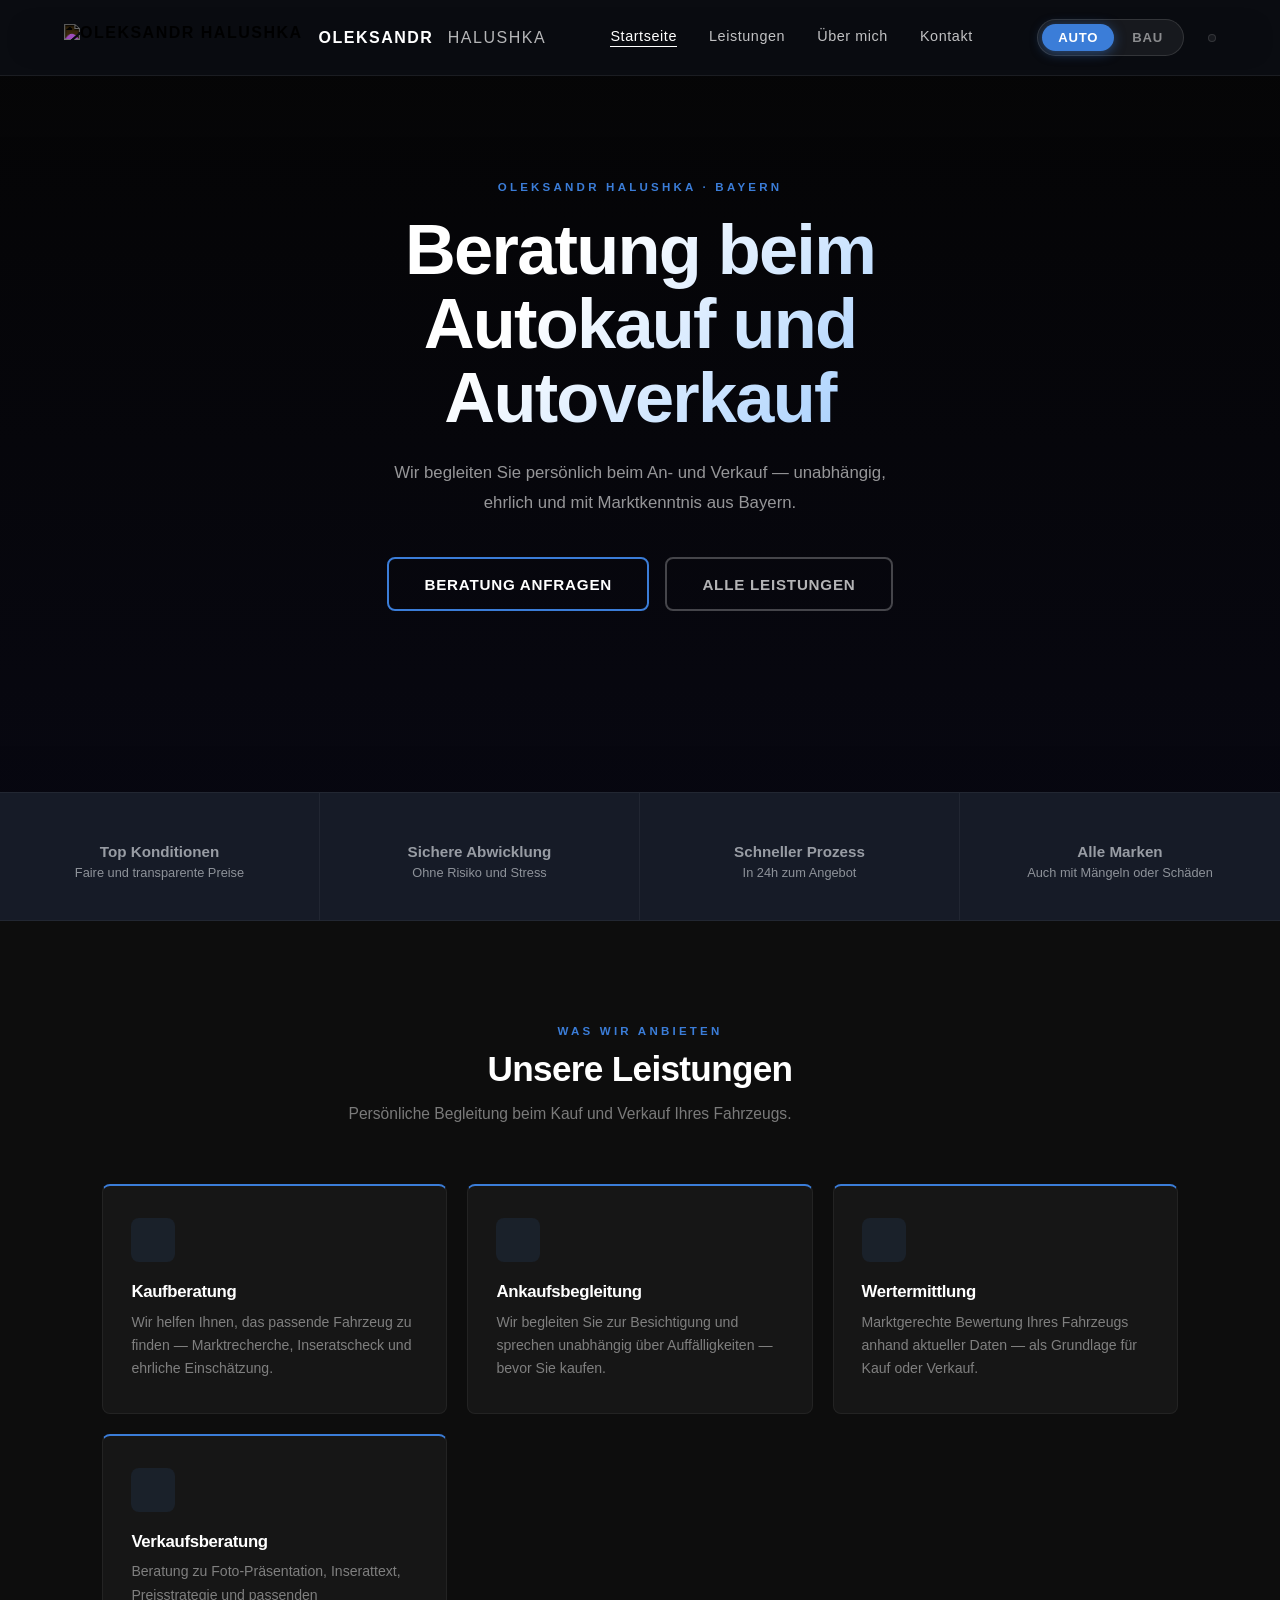
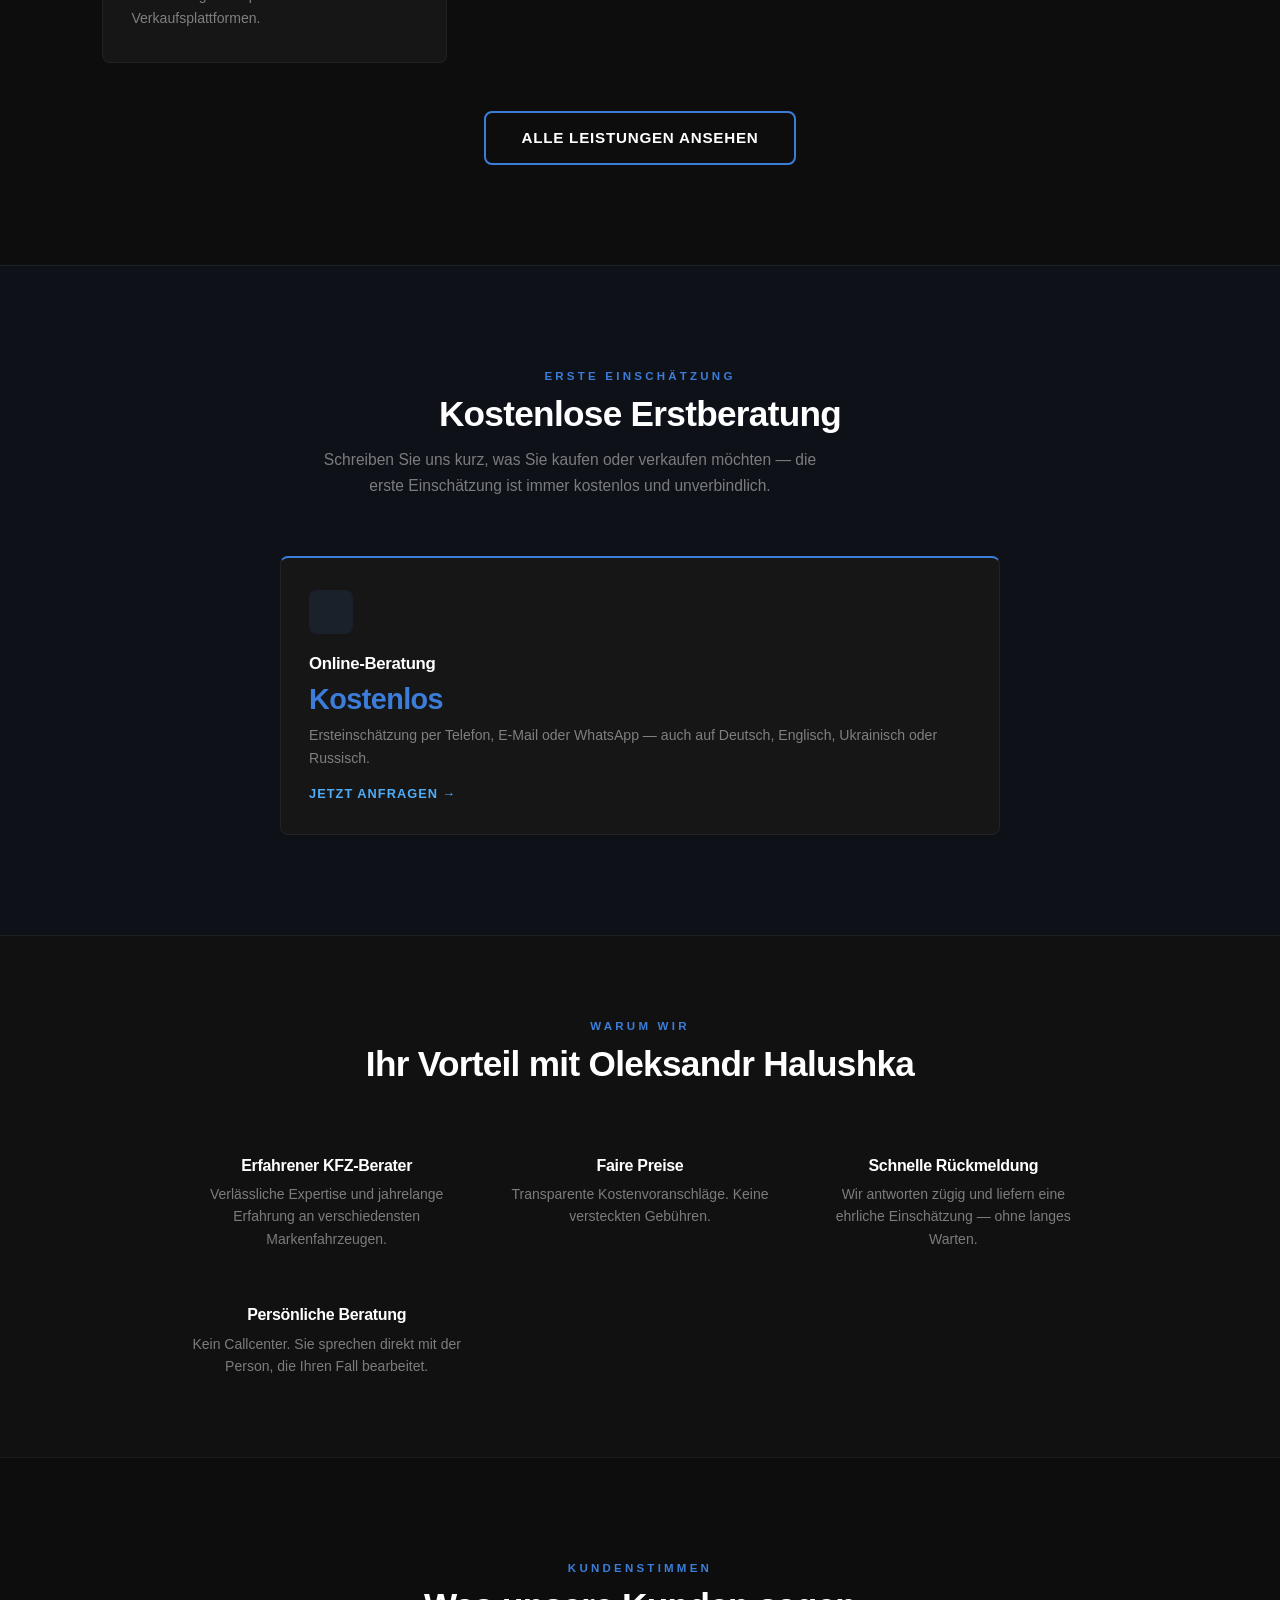
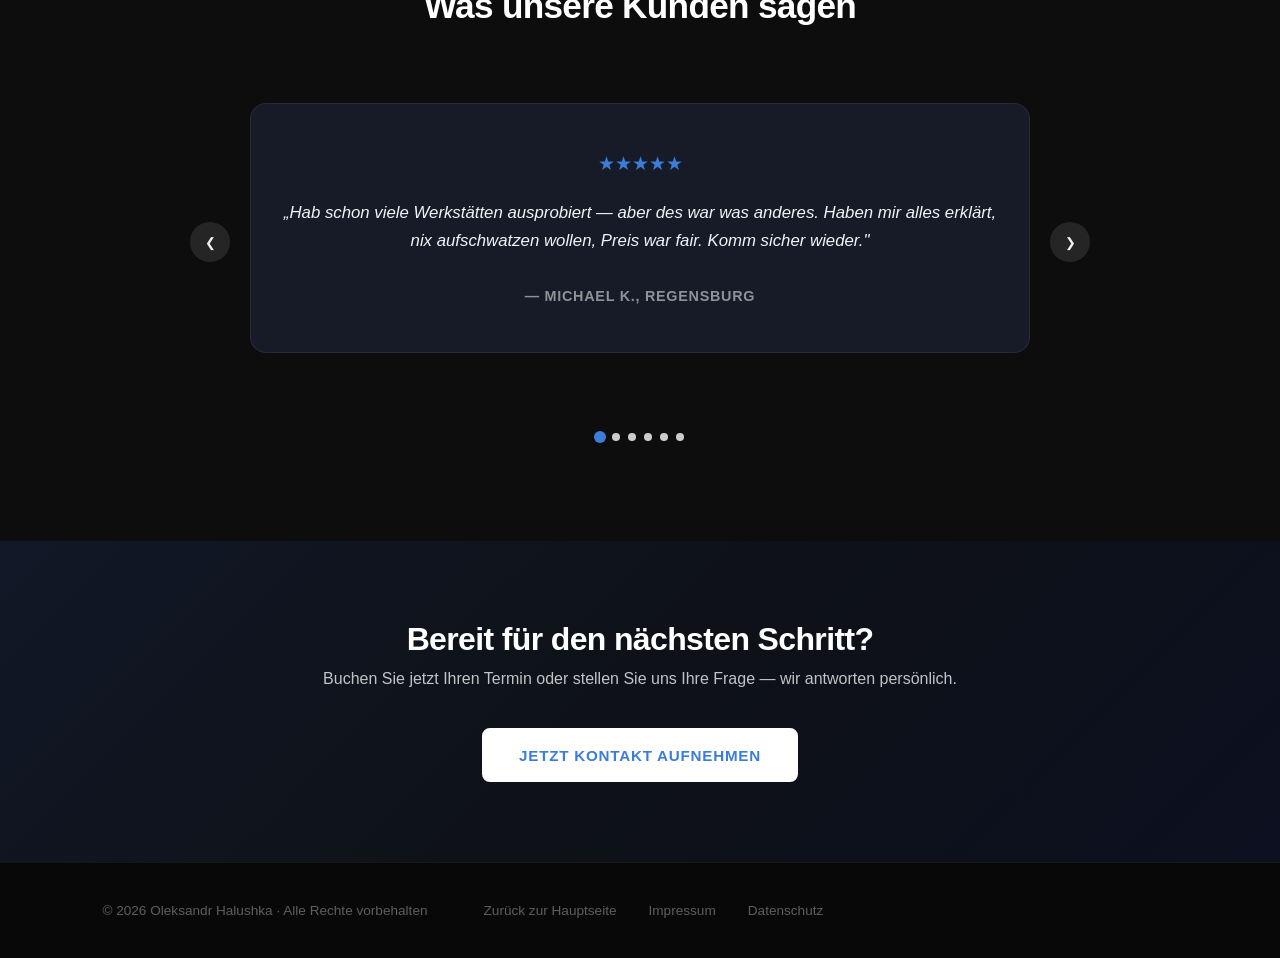
==== commit 72977656: "feat: add Google Business Profile structured data & update Impressum to § 5 DDG" ====
--- a/auto/index.html
+++ b/auto/index.html
@@ -373,6 +373,45 @@
             }
         }
     </style>
+    <script type="application/ld+json">
+    {
+      "@context": "https://schema.org",
+      "@type": "ProfessionalService",
+      "name": "Oleksandr Halushka — Fahrzeugberatung",
+      "image": "https://oleksandrhalushka.de/assets/auto-bg.webp",
+      "url": "https://oleksandrhalushka.de/auto/",
+      "telephone": "+4916093409671",
+      "priceRange": "$$",
+      "address": {
+        "@type": "PostalAddress",
+        "streetAddress": "Industriestraße 22",
+        "addressLocality": "Bad Abbach",
+        "addressRegion": "Bayern",
+        "postalCode": "93077",
+        "addressCountry": "DE"
+      },
+      "geo": {
+        "@type": "GeoCoordinates",
+        "latitude": 48.93,
+        "longitude": 12.04
+      },
+      "openingHoursSpecification": {
+        "@type": "OpeningHoursSpecification",
+        "dayOfWeek": [
+          "Monday",
+          "Tuesday",
+          "Wednesday",
+          "Thursday",
+          "Friday"
+        ],
+        "opens": "09:00",
+        "closes": "18:00"
+      },
+      "sameAs": [
+        "https://www.instagram.com/oleksandrhalushka.auto/"
+      ]
+    }
+    </script>
 </head>
 
 <body>
@@ -540,7 +579,7 @@
             <span class="eyebrow" data-i18n="auto-testi-eyebrow">Kundenstimmen</span>
             <h2 data-i18n="auto-testi-title">Was unsere Kunden sagen</h2>
         </div>
-        <div class="testimonials-grid" id="testimonial-slider-auto" data-aos="fade-up">
+        <div class="testimonials-carousel" id="testimonial-slider-auto" data-aos="fade-up">
             <!-- Populated by JS -->
         </div>
     </section>
--- a/styles/global.css
+++ b/styles/global.css
@@ -10,6 +10,7 @@
   --font-heading: 'Space Grotesk', -apple-system, BlinkMacSystemFont, 'Segoe UI', sans-serif;
   --font-family-base: 'DM Sans', -apple-system, BlinkMacSystemFont, 'Segoe UI', sans-serif;
   --font-size-base: 16px;
+  --color-white: #ffffff;
 
   /* ---- V4 Auto Theme: Midnight Steel + Ice Blue Metallic ---- */
   --color-auto-bg: #0e1117;
@@ -79,6 +80,7 @@
 html {
   font-size: var(--font-size-base);
   scroll-behavior: smooth;
+  overflow-x: hidden;
 }
 
 body {
@@ -132,10 +134,10 @@
   backdrop-filter: blur(18px);
   -webkit-backdrop-filter: blur(18px);
   border-bottom: 1px solid var(--color-glass-border);
-  /* Start hidden — JS adds .header-loaded to animate in */
-  transform: translateY(-24px);
-  opacity: 0;
-  transition: transform 0.7s cubic-bezier(0.16, 1, 0.3, 1), opacity 0.7s ease, background 0.4s ease, box-shadow 0.4s ease;
+  /* Always visible — no JS dependency for basic display */
+  transform: translateY(0);
+  opacity: 1;
+  transition: transform 0.5s cubic-bezier(0.16, 1, 0.3, 1), opacity 0.5s ease, background 0.4s ease, box-shadow 0.4s ease;
 }
 
 .global-header.header-loaded {
@@ -179,18 +181,18 @@
 
 /* Burger Menu Toggle */
 .burger-menu {
-  display: none;
-  /* Desktop hidden */
+  display: flex; /* visible by default — hidden on desktop via min-width query below */
   flex-direction: column;
   justify-content: space-around;
-  width: 24px;
-  height: 18px;
+  width: 28px;
+  height: 20px;
   background: transparent;
   border: none;
   cursor: pointer;
-  padding: 0;
+  padding: 4px;
   z-index: 1001;
-  margin-left: 10px;
+  margin-left: 8px;
+  flex-shrink: 0;
 }
 
 .burger-menu span {
@@ -201,6 +203,38 @@
   transition: all 0.3s cubic-bezier(0.2, 0.8, 0.2, 1);
 }
 
+/* Dark burger lines for Bau (light) theme */
+.theme-bau .burger-menu span,
+.bau-theme .burger-menu span {
+  background: #1e293b !important;
+}
+
+/* LangSwitcher clone in mobile nav */
+.langSwitcher-clone {
+  display: none;
+}
+
+.header-nav .langSwitcher-clone .lang-btn {
+  padding: 8px 18px;
+  font-size: 0.9rem;
+  font-weight: 600;
+  border-radius: 8px;
+  border: 1px solid rgba(255,255,255,0.25);
+  background: rgba(255,255,255,0.08);
+  color: rgba(255,255,255,0.8);
+  cursor: pointer;
+  transition: all 0.2s ease;
+  letter-spacing: 0.05em;
+  text-transform: uppercase;
+}
+
+.header-nav .langSwitcher-clone .lang-btn:hover,
+.header-nav .langSwitcher-clone .lang-btn.active {
+  background: rgba(255,255,255,0.25);
+  color: #fff;
+  border-color: rgba(255,255,255,0.5);
+}
+
 .burger-menu.active span:nth-child(1) {
   transform: translateY(6.5px) rotate(45deg);
 }
@@ -212,6 +246,14 @@
 .burger-menu.active span:nth-child(3) {
   transform: translateY(-6.5px) rotate(-45deg);
 }
+
+/* ── Desktop: hide burger, show nav links ──────────────── */
+@media (min-width: 769px) {
+  .burger-menu {
+    display: none !important;
+  }
+}
+
 
 /* Logo icon (AG monogram) beside wordmark */
 .logo-icon {
@@ -655,7 +697,7 @@
 
   /* Show burger icon */
   .burger-menu {
-    display: flex;
+    display: flex !important;
   }
 
   .burger-menu span {
@@ -663,12 +705,24 @@
   }
 
   .header-controls {
-    gap: 0.75rem;
+    gap: 0.5rem;
+  }
+
+  /* Hide lang switcher from header on mobile — it lives in the overlay nav */
+  .header-controls #langSwitcher {
+    display: none !important;
   }
 
   .theme-switcher .switch-btn {
     padding: 5px 12px;
     font-size: 0.75rem;
+  }
+
+  /* Both theme buttons stay visible — ultra compact on mobile */
+  .theme-switcher .switch-btn {
+    padding: 4px 8px !important;
+    font-size: 0.65rem !important;
+    letter-spacing: 0.02em;
   }
 
   /* === LAYOUT === */
@@ -1017,7 +1071,7 @@
   }
 
   .burger-menu {
-    display: flex;
+    display: flex !important;
   }
 
   /* Make sure burger is visible on both themes */
@@ -1508,3 +1562,100 @@
 body {
   animation: pageFadeIn 0.35s ease forwards;
 }
+
+/* Mobile Header Optimization Fixes (preventing overflow & overlapping) */
+@media (max-width: 768px) {
+  .global-header {
+    height: 56px !important;
+    padding: 0 24px !important; /* side padding 24px on tablet / wider mobile */
+    box-sizing: border-box !important;
+  }
+
+  .global-header .logo {
+    font-size: 0.82rem !important;
+    letter-spacing: 0.5px !important;
+  }
+
+  .global-header .logo a {
+    gap: 4px !important;
+  }
+
+  .logo-icon {
+    height: 20px !important;
+    margin-right: 4px !important;
+  }
+
+  .header-controls {
+    gap: 20px !important; /* wider gap pushes the switcher closer to the logo */
+  }
+
+  .theme-switcher {
+    padding: 3px !important;
+    gap: 1px !important;
+  }
+
+  .theme-switcher .switch-btn {
+    padding: 4px 8px !important;
+    font-size: 0.65rem !important;
+    letter-spacing: 0.01em !important;
+  }
+
+  .burger-menu {
+    display: flex !important;
+    visibility: visible !important;
+    opacity: 1 !important;
+    width: 24px !important;
+    height: 18px !important;
+    margin-left: 8px !important;
+    margin-right: 8px !important; /* push burger menu away from the right edge for comfortable tapping */
+    padding: 2px !important;
+  }
+
+  /* Stretch navigation overlay to cover 100% viewport width despite parent header padding */
+  .header-nav {
+    margin-left: -24px !important;
+    width: calc(100% + 48px) !important;
+    height: 100vh !important;
+  }
+
+  /* Lang switcher clone visible inside mobile nav overlay */
+  .header-nav .langSwitcher-clone {
+    display: flex !important;
+    gap: 6px !important;
+    flex-wrap: wrap !important;
+    justify-content: center !important;
+    margin-top: 1rem !important;
+  }
+}
+
+/* Standard mobile screens adjustments */
+@media (max-width: 480px) {
+  .global-header {
+    padding: 0 20px !important; /* side padding 20px on standard mobile screens */
+  }
+
+  .header-nav {
+    margin-left: -20px !important;
+    width: calc(100% + 40px) !important;
+  }
+}
+
+/* Extra small screens adjustments */
+@media (max-width: 360px) {
+  .global-header {
+    padding: 0 12px !important; /* side padding 12px on small screens to fit elements */
+  }
+
+  .header-nav {
+    margin-left: -12px !important;
+    width: calc(100% + 24px) !important;
+  }
+
+  .global-header .logo {
+    font-size: 0.76rem !important;
+  }
+  
+  .logo-icon {
+    display: none !important; /* Hide logo icon on extremely small screens to save space */
+  }
+}
